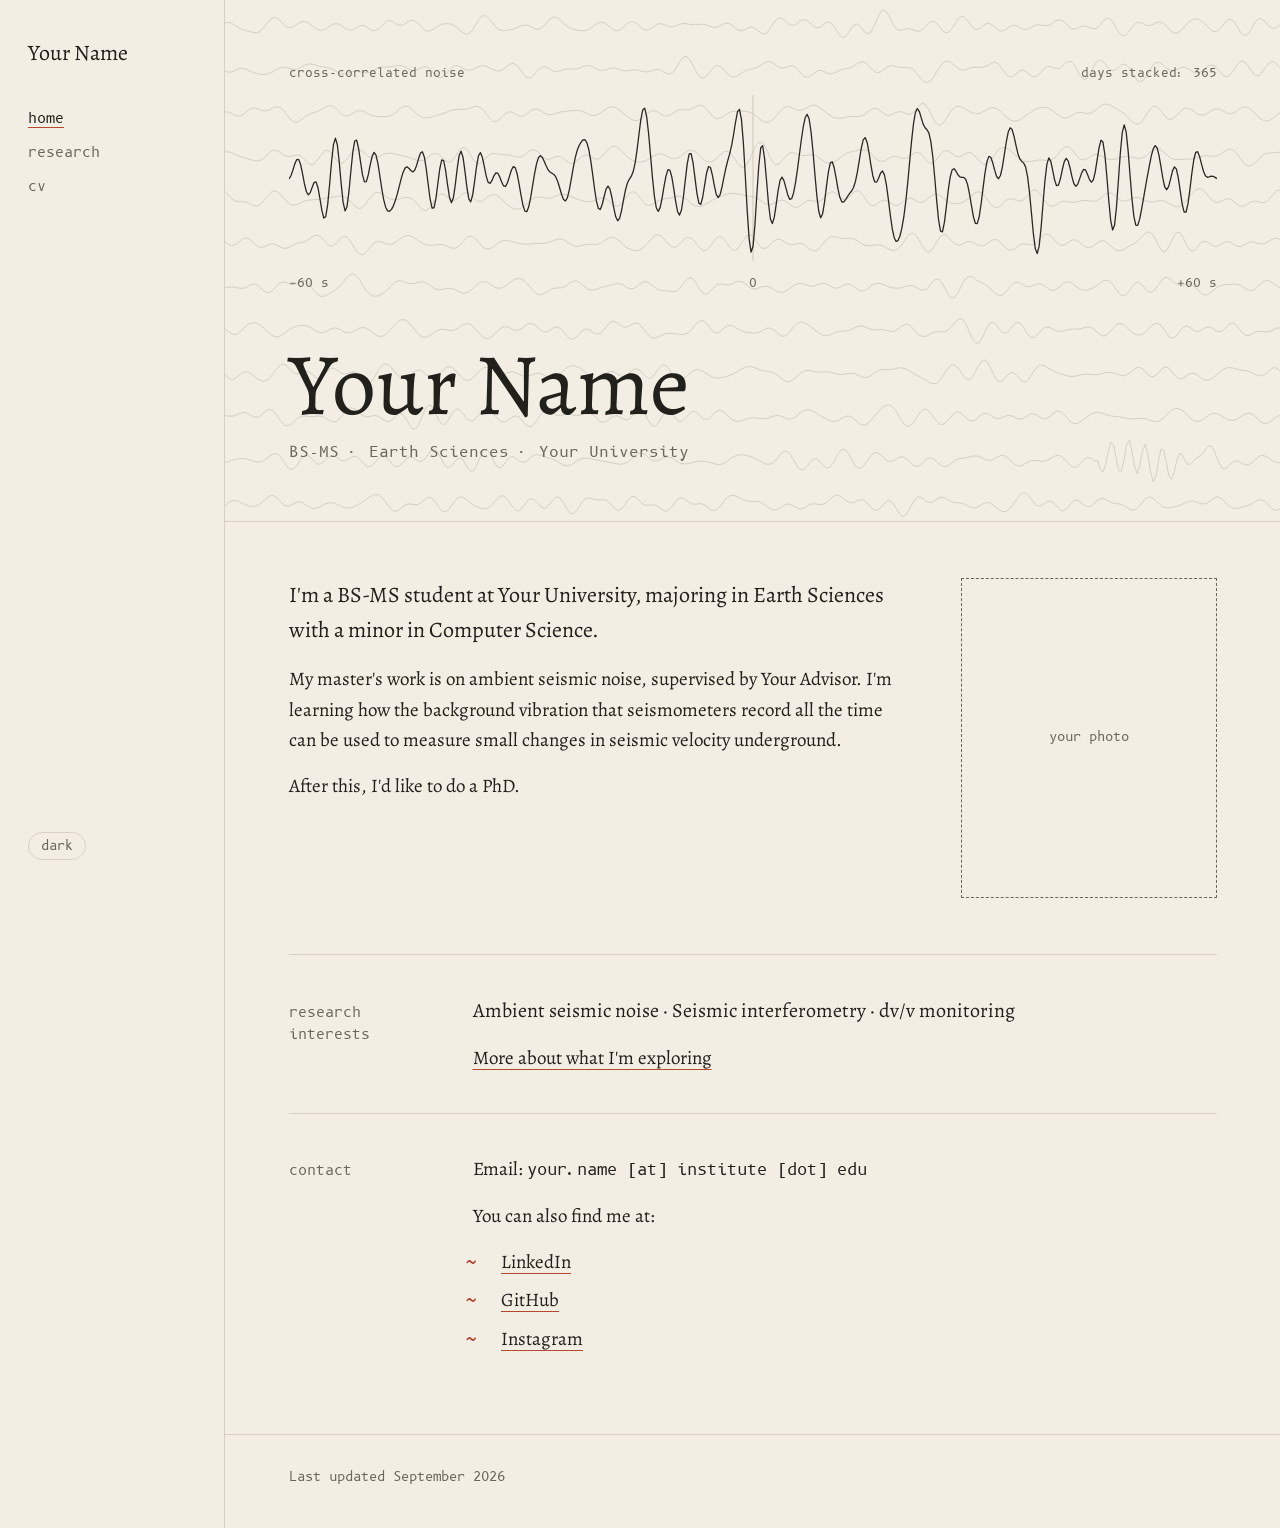
==== index.html @ 2a9a156f "Sidebar nav, light/dark switch, contact on home, shorter research page - Fixed left sidebar with nam" ====
<!doctype html>
<html lang="en">
<head>
<meta charset="utf-8">
<meta name="viewport" content="width=device-width, initial-scale=1">
<title>Your Name</title>
<meta name="description" content="Your Name, BS-MS student in Earth Sciences interested in ambient seismic noise and dv/v monitoring.">
<meta name="color-scheme" content="dark light">
<meta name="theme-color" content="#151411" media="(prefers-color-scheme: dark)">
<meta name="theme-color" content="#f3eee4" media="(prefers-color-scheme: light)">
<link rel="icon" href="favicon.svg" type="image/svg+xml">
<link rel="preconnect" href="https://fonts.googleapis.com">
<link rel="preconnect" href="https://fonts.gstatic.com" crossorigin>
<link rel="stylesheet" href="https://fonts.googleapis.com/css2?family=Alegreya:ital,wght@0,400;0,500;1,400&family=B612+Mono&display=swap">
<link rel="stylesheet" href="style.css">
<script src="theme.js"></script>
</head>
<body>

<header class="sidebar">
  <a class="brand" href="./">Your Name</a>
  <nav>
    <a href="./" aria-current="page">home</a>
    <a href="research.html">research</a>
    <a href="cv.html">cv</a>
  </nav>
  <button class="theme-toggle" type="button">light</button>
</header>

<div class="content">
<div class="hero">
  <div class="wrap">
    <figure class="trace">
      <figcaption>
        <span>cross-correlated noise</span>
        <span>days stacked: <span class="days"></span></span>
      </figcaption>
      <object data="trace.svg" type="image/svg+xml" role="img" aria-label="A noise cross-correlation between two stations. It starts as random noise and two clear wave arrivals appear as more days are stacked."></object>
      <div class="axis">
        <span>−60 s</span>
        <span>0</span>
        <span>+60 s</span>
      </div>
    </figure>
    <h1>Your Name</h1>
    <p class="role">BS-MS · Earth Sciences · Your University</p>
  </div>
</div>

<main class="wrap">

  <div class="intro">
    <div>
      <p class="lead">I'm a BS-MS student at Your University, majoring in Earth Sciences with a minor in Computer Science.</p>
      <p>My master's work is on ambient seismic noise, supervised by Your Advisor. I'm learning how the background vibration that seismometers record all the time can be used to measure small changes in seismic velocity underground.</p>
      <p>After this, I'd like to do a PhD.</p>
    </div>
    <div class="photo-frame">your photo</div>
  </div>

  <section>
    <h2>research interests</h2>
    <div>
      <p class="keywords">Ambient seismic noise · Seismic interferometry · dv/v monitoring</p>
      <p><a href="research.html">More about what I'm exploring</a></p>
    </div>
  </section>

  <section>
    <h2>contact</h2>
    <div>
      <p>Email: <span class="email">your.name [at] institute [dot] edu</span></p>
      <p>You can also find me at:</p>
      <ul>
        <li><a href="https://www.linkedin.com/in/your-handle/">LinkedIn</a></li>
        <li><a href="https://github.com/FatNeutron">GitHub</a></li>
        <li><a href="https://www.instagram.com/your-handle/">Instagram</a></li>
      </ul>
    </div>
  </section>

</main>

<footer>
  <div class="wrap">
    <p>Last updated September 2026</p>
  </div>
</footer>

</div>

</body>
</html>
---- style.css ----
:root {
  color-scheme: dark;
  --background: #151411;
  --panel: #1a1815;
  --text: #e4ded1;
  --muted: #8d877a;
  --line: #2b2924;
  --accent: #cf6a50;
  --serif: "Alegreya", Georgia, serif;
  --mono: "B612 Mono", ui-monospace, monospace;
  --sidebar-width: 14rem;
  --page-width: 64rem;
}

@media (prefers-color-scheme: light) {
  :root {
    color-scheme: light;
    --background: #f3eee4;
    --panel: #ebe5d8;
    --text: #22201b;
    --muted: #6b665c;
    --line: #d8d1c3;
    --accent: #b4492f;
  }
}

:root[data-theme="dark"] {
  color-scheme: dark;
  --background: #151411;
  --panel: #1a1815;
  --text: #e4ded1;
  --muted: #8d877a;
  --line: #2b2924;
  --accent: #cf6a50;
}

:root[data-theme="light"] {
  color-scheme: light;
  --background: #f3eee4;
  --panel: #ebe5d8;
  --text: #22201b;
  --muted: #6b665c;
  --line: #d8d1c3;
  --accent: #b4492f;
}

@property --days {
  syntax: "<integer>";
  inherits: false;
  initial-value: 365;
}

* {
  box-sizing: border-box;
}

body {
  display: grid;
  grid-template-columns: var(--sidebar-width) minmax(0, 1fr);
  min-height: 100vh;
  margin: 0;
  background: var(--background);
  color: var(--text);
  font-family: var(--serif);
  font-size: 1.1875rem;
  line-height: 1.6;
  font-variant-numeric: lining-nums;
}

img {
  display: block;
  max-width: 100%;
  height: auto;
}

::selection {
  background: var(--accent);
  color: var(--background);
}

a {
  color: inherit;
  text-decoration-line: underline;
  text-decoration-color: var(--accent);
  text-decoration-thickness: 1px;
  text-underline-offset: 0.25em;
}

a:hover {
  text-decoration-style: wavy;
}

a:focus-visible,
button:focus-visible {
  outline: 1px solid var(--accent);
  outline-offset: 3px;
}

.sidebar {
  position: sticky;
  top: 0;
  display: flex;
  flex-direction: column;
  gap: 2.5rem;
  height: 100vh;
  padding: 2.5rem 1.75rem;
}

.brand {
  font-size: 1.375rem;
  line-height: 1.25;
  text-decoration: none;
}

nav {
  display: flex;
  flex-direction: column;
  gap: 0.75rem;
  font-family: var(--mono);
  font-size: 0.875rem;
}

nav a {
  align-self: flex-start;
  color: var(--muted);
  text-decoration-color: transparent;
}

nav a:hover {
  color: var(--text);
  text-decoration-color: var(--accent);
}

nav a[aria-current] {
  color: var(--text);
  text-decoration-color: var(--accent);
  text-decoration-style: solid;
}

.theme-toggle {
  align-self: flex-start;
  margin-top: auto;
  padding: 0.25rem 0.75rem;
  border: 1px solid var(--line);
  border-radius: 999px;
  background: none;
  color: var(--muted);
  font-family: var(--mono);
  font-size: 0.8125rem;
  cursor: pointer;
}

.theme-toggle:hover {
  border-color: var(--muted);
  color: var(--text);
}

.content {
  display: flex;
  flex-direction: column;
  min-width: 0;
  border-left: 1px solid var(--line);
}

.wrap {
  width: 100%;
  max-width: var(--page-width);
  margin: 0 auto;
  padding: 0 3rem;
}

.hero,
.page-head {
  border-bottom: 1px solid var(--line);
  background: url("images/helicorder.svg") center / 100% 100% no-repeat;
}

.hero {
  padding: 4rem 0 3.5rem;
}

.page-head {
  padding: 5rem 0 3rem;
}

h1 {
  margin: 0 0 0.75rem;
  font-size: clamp(3rem, 7vw, 5.5rem);
  font-weight: 400;
  line-height: 1;
}

.hero h1 {
  margin-top: 3rem;
}

.role {
  margin: 0;
  color: var(--muted);
  font-family: var(--mono);
  font-size: 0.9375rem;
}

.trace {
  margin: 0;
}

.trace object {
  display: block;
  width: 100%;
  height: clamp(90px, 13vw, 170px);
}

.trace figcaption,
.axis {
  display: flex;
  justify-content: space-between;
  color: var(--muted);
  font-family: var(--mono);
  font-size: 0.75rem;
}

.trace figcaption {
  margin-bottom: 0.75rem;
}

.axis {
  margin-top: 0.75rem;
}

.days {
  --days: 365;
  display: inline-block;
  min-width: 3ch;
  text-align: right;
  counter-reset: days var(--days);
  animation: stack 5s cubic-bezier(0.55, 0.055, 0.675, 0.19) 0.4s backwards;
}

.days::after {
  content: counter(days);
}

@keyframes stack {
  from {
    --days: 1;
  }
  to {
    --days: 365;
  }
}

main {
  flex: 1;
}

.intro {
  display: grid;
  grid-template-columns: minmax(0, 1fr) 16rem;
  gap: 3.5rem;
  align-items: start;
  padding: 3.5rem 0;
}

.lead {
  font-size: 1.375rem;
}

.intro p {
  margin: 0 0 1rem;
}

.photo-frame {
  display: grid;
  place-items: center;
  aspect-ratio: 4 / 5;
  border: 1px dashed var(--muted);
  color: var(--muted);
  font-family: var(--mono);
  font-size: 0.8125rem;
}

.portrait {
  margin: 0;
}

.portrait img {
  width: 100%;
  aspect-ratio: 4 / 5;
  object-fit: cover;
}

.portrait figcaption {
  margin-top: 0.75rem;
  color: var(--muted);
  font-family: var(--mono);
  font-size: 0.75rem;
}

section {
  display: grid;
  grid-template-columns: 9rem minmax(0, 1fr);
  column-gap: 2.5rem;
  align-items: baseline;
  padding: 2.5rem 0;
  border-top: 1px solid var(--line);
}

h2 {
  margin: 0;
  color: var(--muted);
  font-family: var(--mono);
  font-size: 0.875rem;
  font-weight: 400;
}

section p {
  max-width: 42rem;
  margin: 0 0 1rem;
}

section div > :last-child {
  margin-bottom: 0;
}

strong {
  font-weight: 500;
}

ul {
  margin: 0 0 1rem;
  padding-left: 1.5em;
  list-style-type: "~  ";
}

li {
  max-width: 40rem;
  margin-bottom: 0.5rem;
}

li::marker {
  color: var(--accent);
  font-family: var(--mono);
}

.keywords {
  font-size: 1.25rem;
}

.email {
  font-family: var(--mono);
  font-size: 1rem;
}

.pdf {
  display: block;
  width: 100%;
  height: 90vh;
  margin: 3rem 0;
  border: 1px solid var(--line);
}

.pdf p {
  padding: 1.5rem;
}

.gap {
  height: 1px;
  margin: 2.5rem 0 0;
  background: linear-gradient(to right, var(--muted) 40%, transparent 40% 62%, var(--muted) 62%);
}

footer {
  margin-top: 2rem;
  padding: 2rem 0 2.5rem;
  border-top: 1px solid var(--line);
  color: var(--muted);
  font-family: var(--mono);
  font-size: 0.8125rem;
}

footer p {
  margin: 0;
}

@media (max-width: 60rem) {
  .intro {
    grid-template-columns: 1fr;
  }

  .portrait,
  .photo-frame {
    max-width: 16rem;
  }
}

@media (max-width: 50rem) {
  body {
    display: block;
    font-size: 1.125rem;
  }

  .sidebar {
    z-index: 1;
    flex-direction: row;
    flex-wrap: wrap;
    align-items: center;
    gap: 0.5rem 1.25rem;
    height: auto;
    padding: 0.75rem 1rem;
    border-bottom: 1px solid var(--line);
    background: var(--background);
  }

  .brand {
    margin-right: auto;
    font-size: 1.125rem;
  }

  nav {
    flex-direction: row;
    gap: 1rem;
  }

  .theme-toggle {
    align-self: center;
    margin-top: 0;
  }

  .content {
    border-left: none;
  }

  .wrap {
    padding: 0 1rem;
  }

  .hero,
  .page-head {
    padding: 2.5rem 0 2rem;
  }

  .hero h1 {
    margin-top: 2rem;
  }

  .intro {
    gap: 2.5rem;
    padding: 2.5rem 0;
  }

  .lead {
    font-size: 1.25rem;
  }

  section {
    grid-template-columns: 1fr;
    row-gap: 1rem;
    padding: 2rem 0;
  }
}

@media (prefers-reduced-motion: reduce) {
  .days {
    animation: none;
  }
}
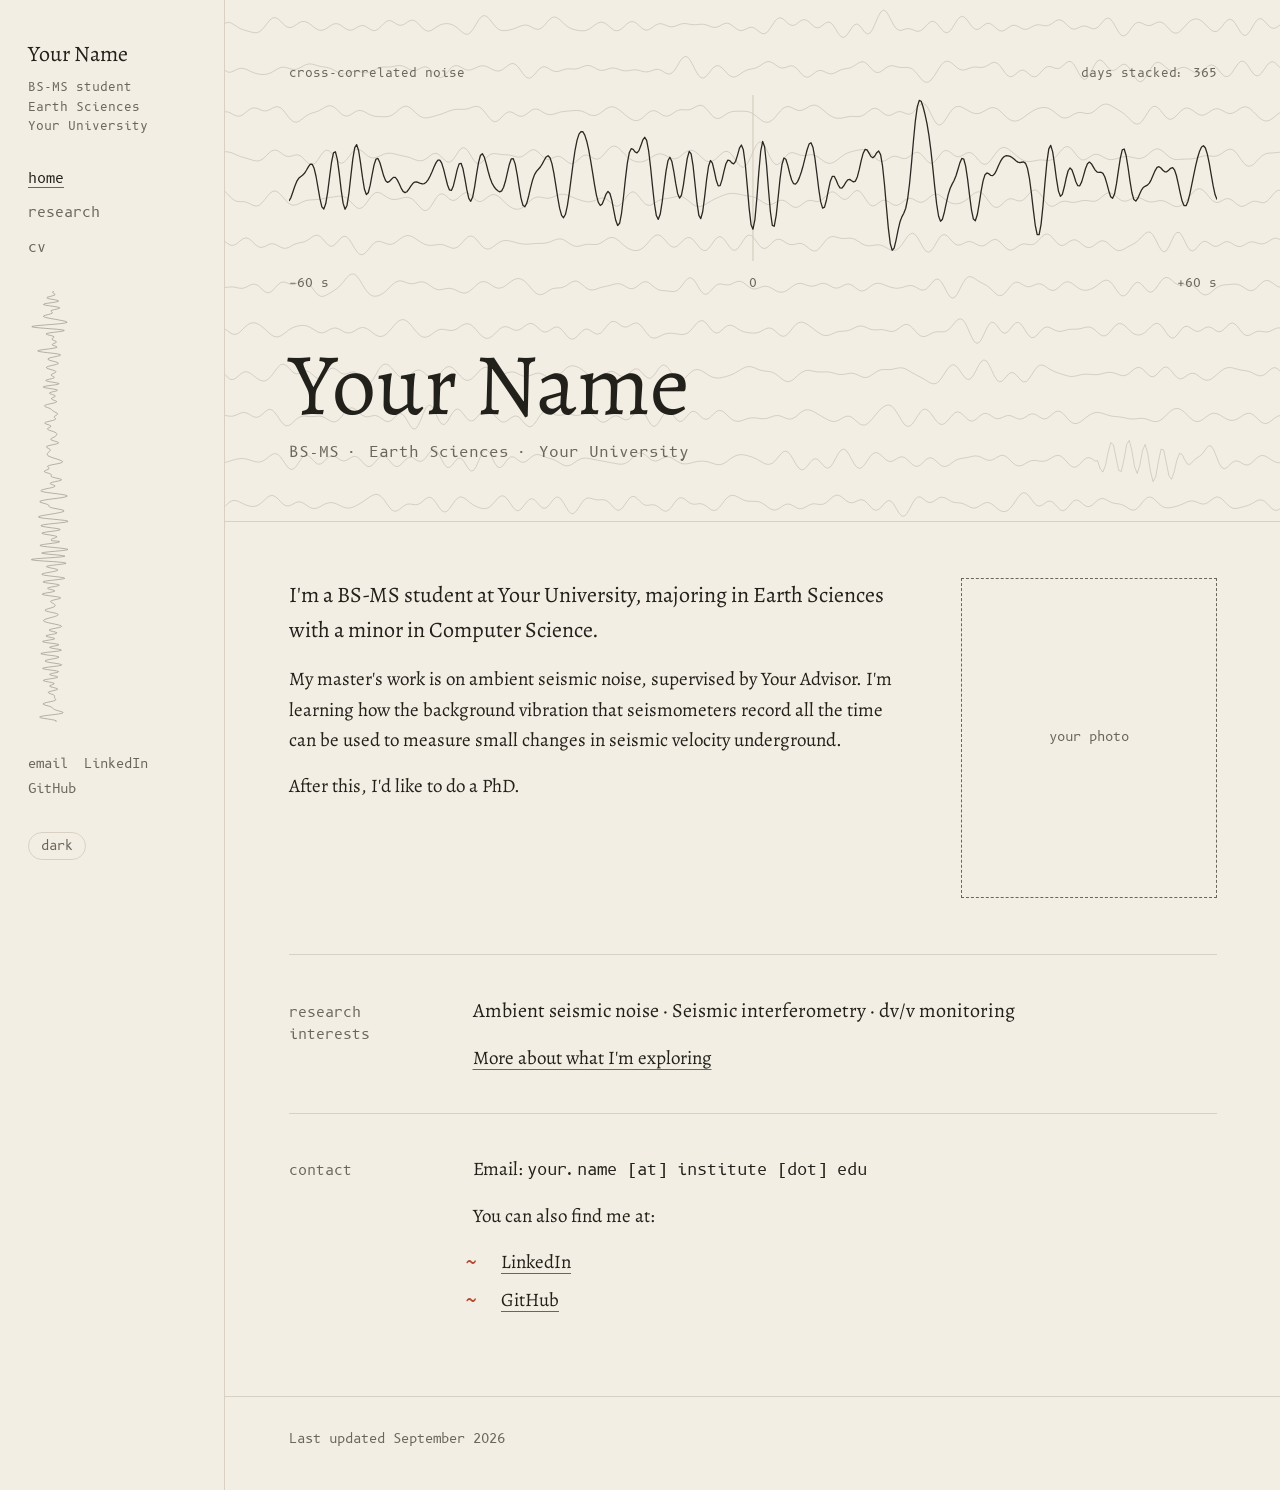
==== commit de7d3e85: "Fill the sidebar: role lines, vertical trace strip, contact links; drop Instagram Co-Authored-By: Cl" ====
--- a/index.html
+++ b/index.html
@@ -18,12 +18,21 @@
 <body>
 
 <header class="sidebar">
-  <a class="brand" href="./">Your Name</a>
+  <div>
+    <a class="brand" href="./">Your Name</a>
+    <p class="about">BS-MS student<br>Earth Sciences<br>Your University</p>
+  </div>
   <nav>
     <a href="./" aria-current="page">home</a>
     <a href="research.html">research</a>
     <a href="cv.html">cv</a>
   </nav>
+  <div class="strip" aria-hidden="true"></div>
+  <p class="elsewhere">
+    <a href="./#contact">email</a>
+    <a href="https://www.linkedin.com/in/your-handle/">LinkedIn</a>
+    <a href="https://github.com/FatNeutron">GitHub</a>
+  </p>
   <button class="theme-toggle" type="button">light</button>
 </header>
 
@@ -66,7 +75,7 @@
     </div>
   </section>
 
-  <section>
+  <section id="contact">
     <h2>contact</h2>
     <div>
       <p>Email: <span class="email">your.name [at] institute [dot] edu</span></p>
@@ -74,7 +83,6 @@
       <ul>
         <li><a href="https://www.linkedin.com/in/your-handle/">LinkedIn</a></li>
         <li><a href="https://github.com/FatNeutron">GitHub</a></li>
-        <li><a href="https://www.instagram.com/your-handle/">Instagram</a></li>
       </ul>
     </div>
   </section>
--- a/style.css
+++ b/style.css
@@ -101,7 +101,7 @@
   top: 0;
   display: flex;
   flex-direction: column;
-  gap: 2.5rem;
+  gap: 2rem;
   height: 100vh;
   padding: 2.5rem 1.75rem;
 }
@@ -137,9 +137,41 @@
   text-decoration-style: solid;
 }
 
+.about {
+  margin: 0.5rem 0 0;
+  color: var(--muted);
+  font-family: var(--mono);
+  font-size: 0.75rem;
+  line-height: 1.6;
+}
+
+.strip {
+  flex: 1;
+  min-height: 4rem;
+  background: url("images/strip.svg") left center / 3rem 100% no-repeat;
+}
+
+.elsewhere {
+  display: flex;
+  flex-wrap: wrap;
+  gap: 0.25rem 1rem;
+  margin: 0;
+  font-family: var(--mono);
+  font-size: 0.8125rem;
+}
+
+.elsewhere a {
+  color: var(--muted);
+  text-decoration-color: transparent;
+}
+
+.elsewhere a:hover {
+  color: var(--text);
+  text-decoration-color: var(--accent);
+}
+
 .theme-toggle {
   align-self: flex-start;
-  margin-top: auto;
   padding: 0.25rem 0.75rem;
   border: 1px solid var(--line);
   border-radius: 999px;
@@ -422,9 +454,18 @@
     gap: 1rem;
   }
 
+  .sidebar > div {
+    margin-right: auto;
+  }
+
+  .about,
+  .strip,
+  .elsewhere {
+    display: none;
+  }
+
   .theme-toggle {
     align-self: center;
-    margin-top: 0;
   }
 
   .content {
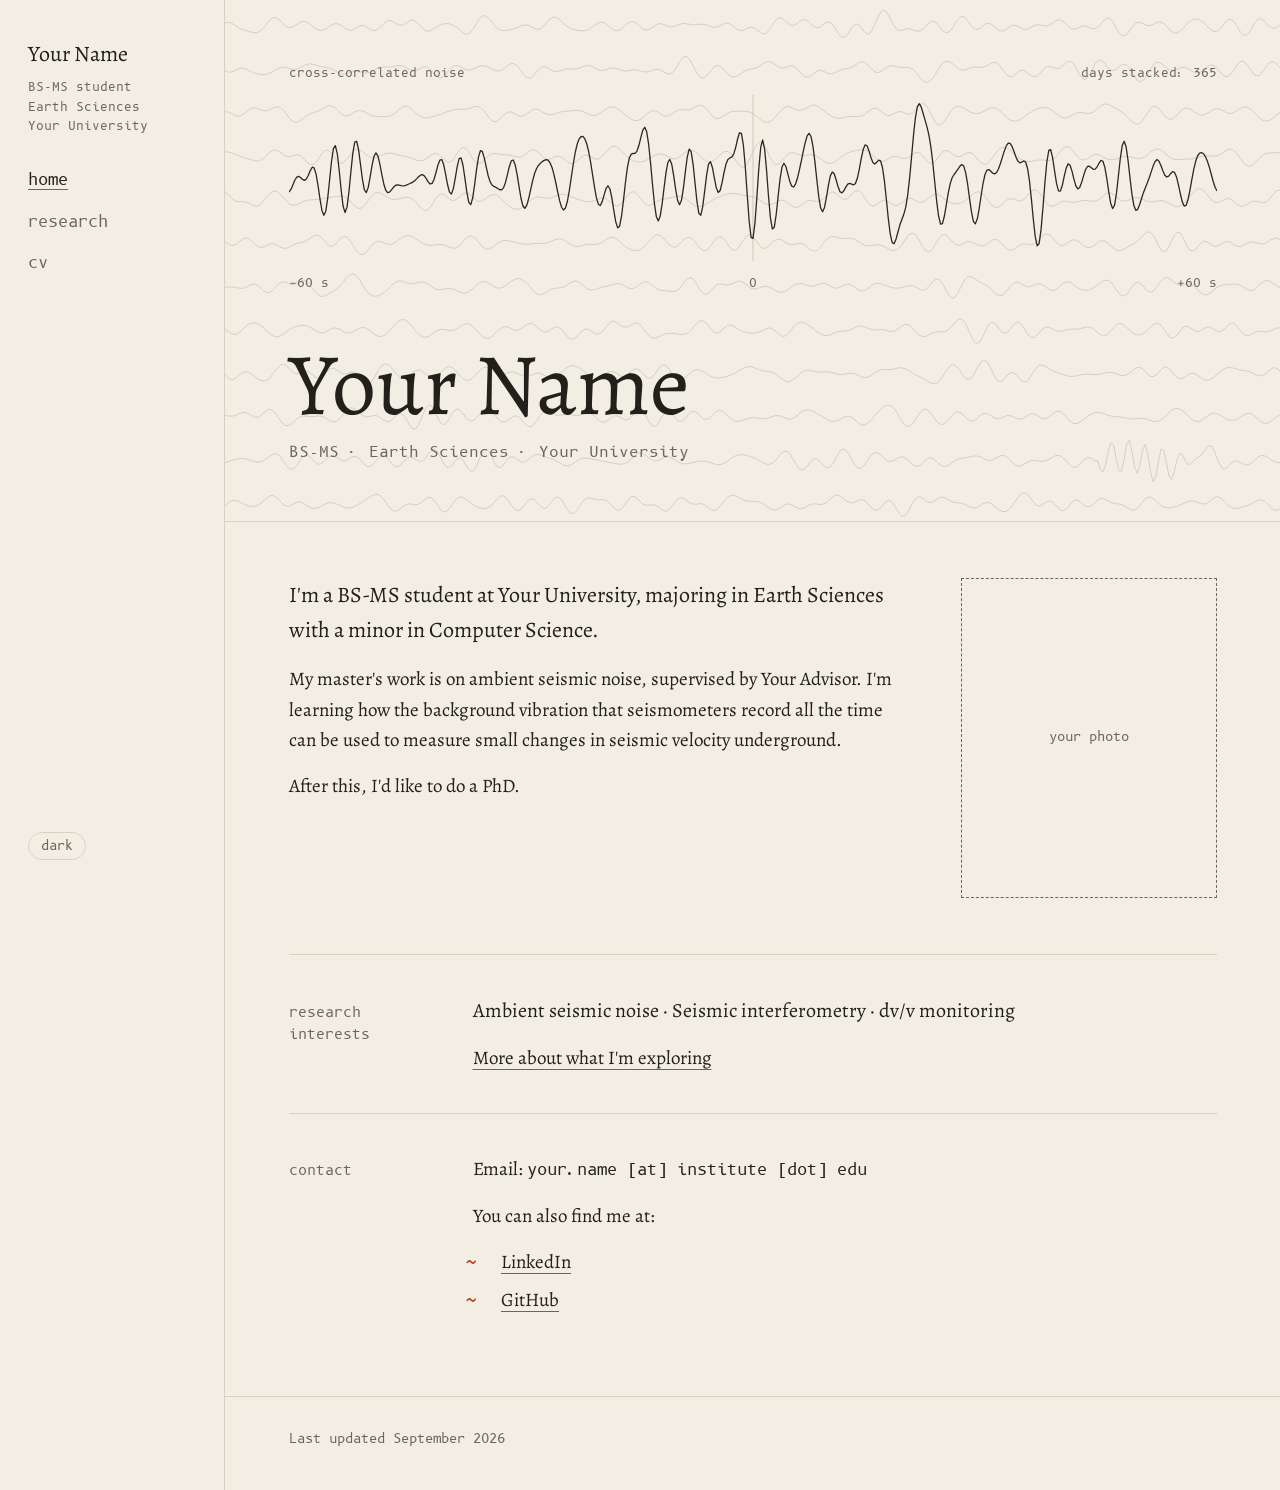
==== commit d018b35f: "Simplify sidebar: drop vertical trace and contact links, larger page links Co-Authored-By: Claude Op" ====
--- a/index.html
+++ b/index.html
@@ -27,12 +27,6 @@
     <a href="research.html">research</a>
     <a href="cv.html">cv</a>
   </nav>
-  <div class="strip" aria-hidden="true"></div>
-  <p class="elsewhere">
-    <a href="./#contact">email</a>
-    <a href="https://www.linkedin.com/in/your-handle/">LinkedIn</a>
-    <a href="https://github.com/FatNeutron">GitHub</a>
-  </p>
   <button class="theme-toggle" type="button">light</button>
 </header>
 
--- a/style.css
+++ b/style.css
@@ -115,9 +115,9 @@
 nav {
   display: flex;
   flex-direction: column;
-  gap: 0.75rem;
-  font-family: var(--mono);
-  font-size: 0.875rem;
+  gap: 1rem;
+  font-family: var(--mono);
+  font-size: 1rem;
 }
 
 nav a {
@@ -145,33 +145,9 @@
   line-height: 1.6;
 }
 
-.strip {
-  flex: 1;
-  min-height: 4rem;
-  background: url("images/strip.svg") left center / 3rem 100% no-repeat;
-}
-
-.elsewhere {
-  display: flex;
-  flex-wrap: wrap;
-  gap: 0.25rem 1rem;
-  margin: 0;
-  font-family: var(--mono);
-  font-size: 0.8125rem;
-}
-
-.elsewhere a {
-  color: var(--muted);
-  text-decoration-color: transparent;
-}
-
-.elsewhere a:hover {
-  color: var(--text);
-  text-decoration-color: var(--accent);
-}
-
 .theme-toggle {
   align-self: flex-start;
+  margin-top: auto;
   padding: 0.25rem 0.75rem;
   border: 1px solid var(--line);
   border-radius: 999px;
@@ -452,20 +428,20 @@
   nav {
     flex-direction: row;
     gap: 1rem;
+    font-size: 0.875rem;
   }
 
   .sidebar > div {
     margin-right: auto;
   }
 
-  .about,
-  .strip,
-  .elsewhere {
+  .about {
     display: none;
   }
 
   .theme-toggle {
     align-self: center;
+    margin-top: 0;
   }
 
   .content {
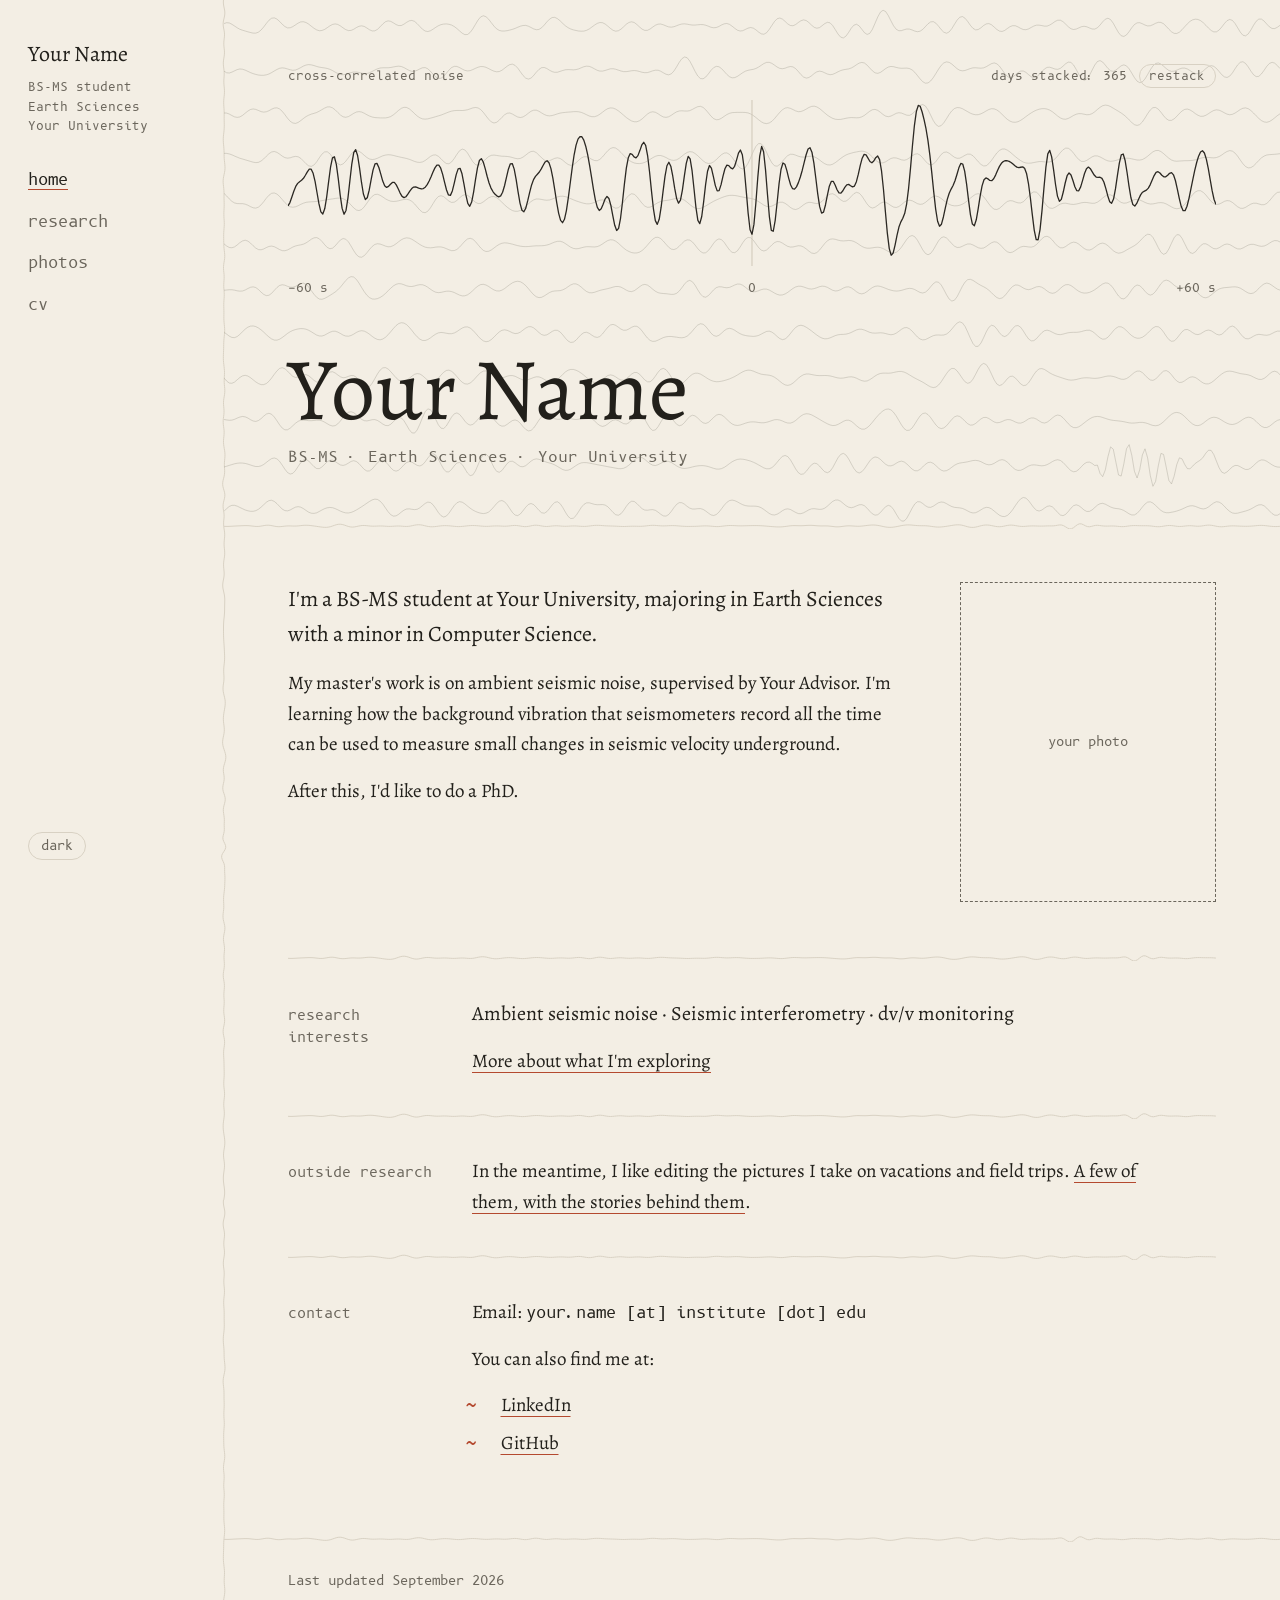
==== commit 1335071b: "Add photos page, restack button and faint noisy dividers - Photos page with five photo-and-story slo" ====
--- a/index.html
+++ b/index.html
@@ -14,6 +14,7 @@
 <link rel="stylesheet" href="https://fonts.googleapis.com/css2?family=Alegreya:ital,wght@0,400;0,500;1,400&family=B612+Mono&display=swap">
 <link rel="stylesheet" href="style.css">
 <script src="theme.js"></script>
+<script src="restack.js" defer></script>
 </head>
 <body>
 
@@ -25,6 +26,7 @@
   <nav>
     <a href="./" aria-current="page">home</a>
     <a href="research.html">research</a>
+    <a href="photos.html">photos</a>
     <a href="cv.html">cv</a>
   </nav>
   <button class="theme-toggle" type="button">light</button>
@@ -36,7 +38,7 @@
     <figure class="trace">
       <figcaption>
         <span>cross-correlated noise</span>
-        <span>days stacked: <span class="days"></span></span>
+        <span>days stacked: <span class="days"></span><button class="restack" type="button">restack</button></span>
       </figcaption>
       <object data="trace.svg" type="image/svg+xml" role="img" aria-label="A noise cross-correlation between two stations. It starts as random noise and two clear wave arrivals appear as more days are stacked."></object>
       <div class="axis">
@@ -69,6 +71,13 @@
     </div>
   </section>
 
+  <section>
+    <h2>outside research</h2>
+    <div>
+      <p>In the meantime, I like editing the pictures I take on vacations and field trips. <a href="photos.html">A few of them, with the stories behind them</a>.</p>
+    </div>
+  </section>
+
   <section id="contact">
     <h2>contact</h2>
     <div>
--- a/style.css
+++ b/style.css
@@ -166,8 +166,44 @@
 .content {
   display: flex;
   flex-direction: column;
+  position: relative;
   min-width: 0;
-  border-left: 1px solid var(--line);
+}
+
+.hero::after,
+.page-head::after,
+section::before,
+.photo::before,
+footer::before {
+  content: "";
+  position: absolute;
+  right: 0;
+  left: 0;
+  height: 6px;
+  background: var(--line);
+  mask: url("images/rule.svg") 0 0 / 1200px 6px repeat-x;
+}
+
+.hero::after,
+.page-head::after {
+  bottom: -3px;
+}
+
+section::before,
+.photo::before,
+footer::before {
+  top: -3px;
+}
+
+.content::before {
+  content: "";
+  position: absolute;
+  top: 0;
+  bottom: 0;
+  left: -3px;
+  width: 6px;
+  background: var(--line);
+  mask: url("images/rule-vertical.svg") 0 0 / 6px 1200px repeat-y;
 }
 
 .wrap {
@@ -179,7 +215,7 @@
 
 .hero,
 .page-head {
-  border-bottom: 1px solid var(--line);
+  position: relative;
   background: url("images/helicorder.svg") center / 100% 100% no-repeat;
 }
 
@@ -229,7 +265,24 @@
 }
 
 .trace figcaption {
+  align-items: baseline;
   margin-bottom: 0.75rem;
+}
+
+.restack {
+  margin-left: 0.75rem;
+  padding: 0.1rem 0.6rem;
+  border: 1px solid var(--line);
+  border-radius: 999px;
+  background: none;
+  color: var(--muted);
+  font: inherit;
+  cursor: pointer;
+}
+
+.restack:hover {
+  border-color: var(--muted);
+  color: var(--text);
 }
 
 .axis {
@@ -310,8 +363,8 @@
   grid-template-columns: 9rem minmax(0, 1fr);
   column-gap: 2.5rem;
   align-items: baseline;
+  position: relative;
   padding: 2.5rem 0;
-  border-top: 1px solid var(--line);
 }
 
 h2 {
@@ -378,10 +431,53 @@
   background: linear-gradient(to right, var(--muted) 40%, transparent 40% 62%, var(--muted) 62%);
 }
 
+.photo {
+  position: relative;
+  display: grid;
+  gap: 1.25rem 2.5rem;
+  padding: 3rem 0;
+}
+
+.photo.tall {
+  grid-template-columns: minmax(0, 24rem) minmax(0, 1fr);
+  align-items: end;
+}
+
+.photo img,
+.photo .photo-frame {
+  width: 100%;
+}
+
+.photo.wide .photo-frame {
+  aspect-ratio: 3 / 2;
+}
+
+.photo-text p {
+  max-width: 34rem;
+  margin: 0 0 0.5rem;
+}
+
+.photo-place {
+  color: var(--text);
+  font-family: var(--mono);
+  font-size: 0.875rem;
+}
+
+.photo-settings {
+  color: var(--muted);
+  font-family: var(--mono);
+  font-size: 0.75rem;
+}
+
+.photos-intro {
+  max-width: 42rem;
+  padding: 3rem 0 1rem;
+}
+
 footer {
   margin-top: 2rem;
+  position: relative;
   padding: 2rem 0 2.5rem;
-  border-top: 1px solid var(--line);
   color: var(--muted);
   font-family: var(--mono);
   font-size: 0.8125rem;
@@ -416,7 +512,6 @@
     gap: 0.5rem 1.25rem;
     height: auto;
     padding: 0.75rem 1rem;
-    border-bottom: 1px solid var(--line);
     background: var(--background);
   }
 
@@ -444,8 +539,19 @@
     margin-top: 0;
   }
 
-  .content {
-    border-left: none;
+  .content::before {
+    display: none;
+  }
+
+  .sidebar::after {
+    content: "";
+    position: absolute;
+    right: 0;
+    bottom: -3px;
+    left: 0;
+    height: 6px;
+    background: var(--line);
+    mask: url("images/rule.svg") 0 0 / 1200px 6px repeat-x;
   }
 
   .wrap {
@@ -468,6 +574,10 @@
 
   .lead {
     font-size: 1.25rem;
+  }
+
+  .photo.tall {
+    grid-template-columns: 1fr;
   }
 
   section {
@@ -481,4 +591,8 @@
   .days {
     animation: none;
   }
-}
+
+  .restack {
+    display: none;
+  }
+}
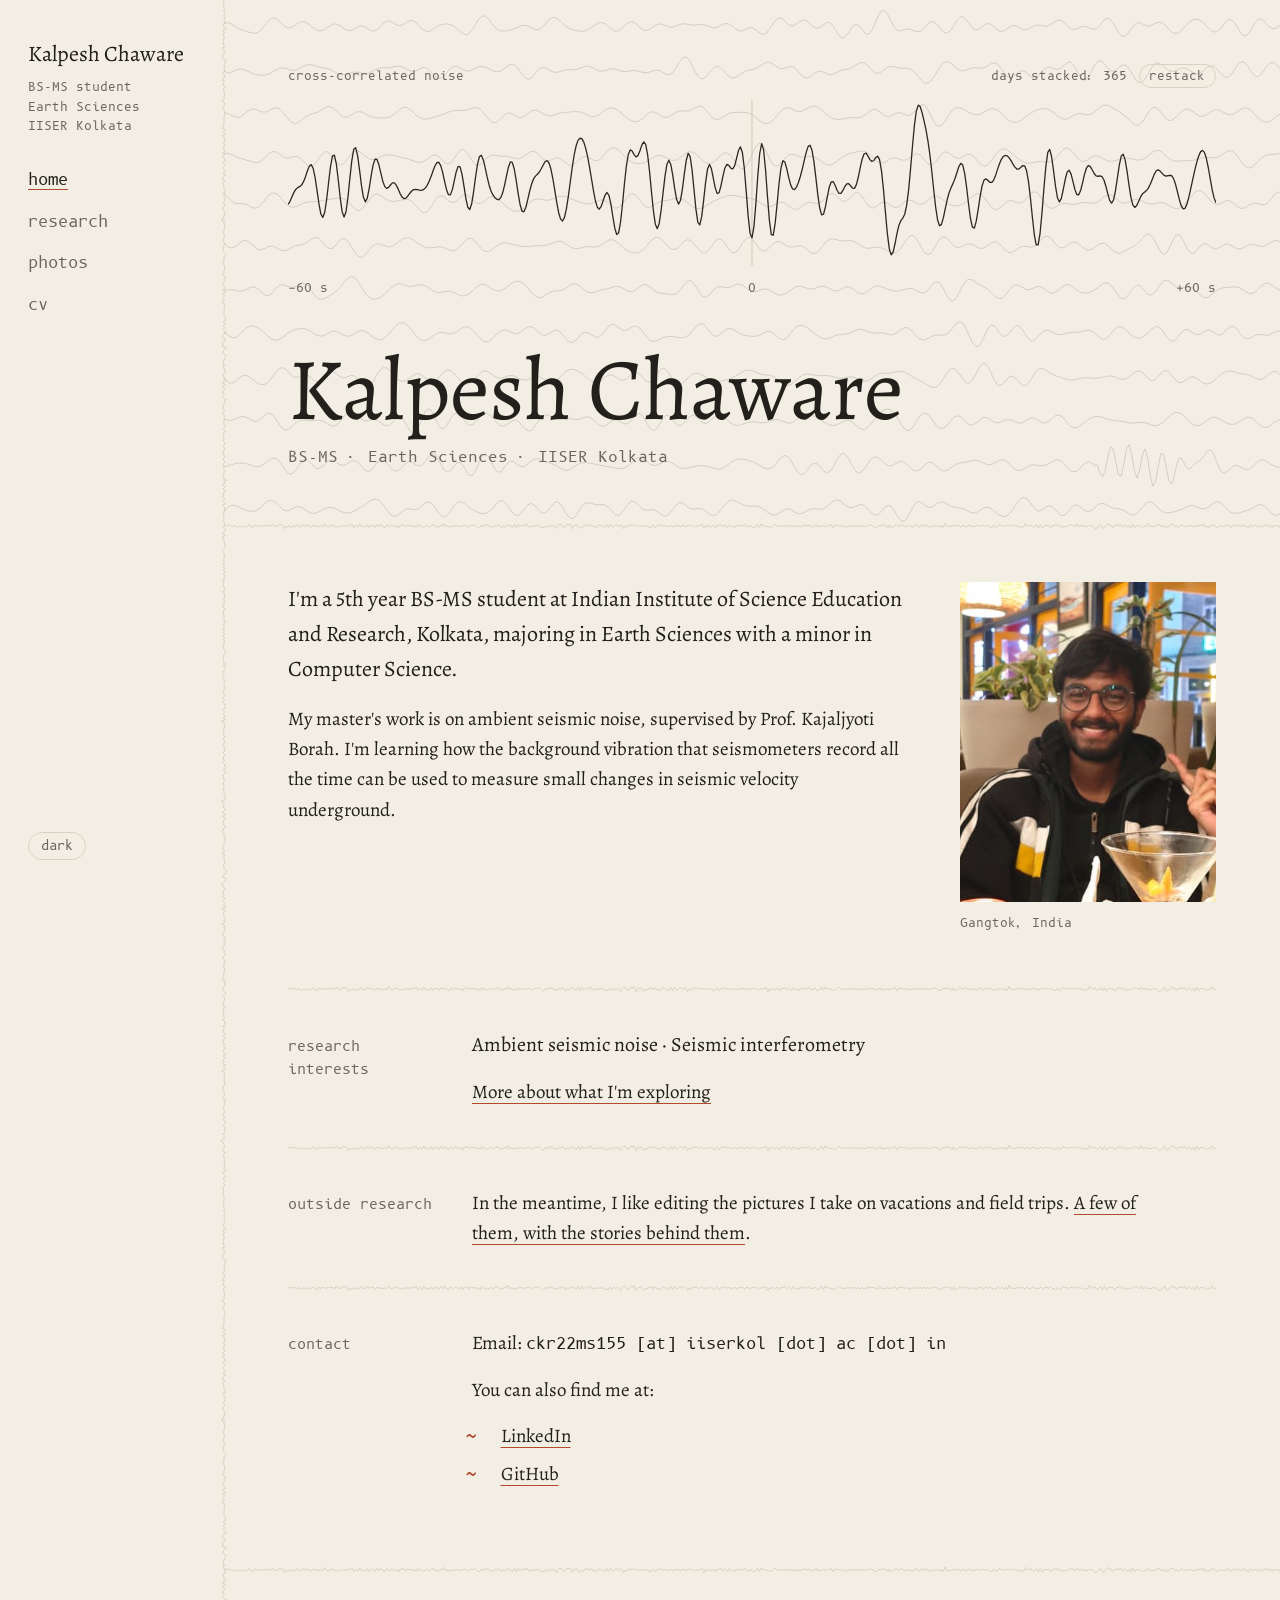
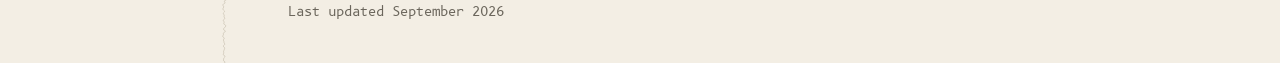
==== commit a8b92669: "Personal website" ====
--- a/index.html
+++ b/index.html
@@ -3,8 +3,8 @@
 <head>
 <meta charset="utf-8">
 <meta name="viewport" content="width=device-width, initial-scale=1">
-<title>Your Name</title>
-<meta name="description" content="Your Name, BS-MS student in Earth Sciences interested in ambient seismic noise and dv/v monitoring.">
+<title>Kalpesh Chaware</title>
+<meta name="description" content="Kalpesh Chaware, BS-MS student in Earth Sciences interested in ambient seismic noise and dv/v monitoring.">
 <meta name="color-scheme" content="dark light">
 <meta name="theme-color" content="#151411" media="(prefers-color-scheme: dark)">
 <meta name="theme-color" content="#f3eee4" media="(prefers-color-scheme: light)">
@@ -20,8 +20,8 @@
 
 <header class="sidebar">
   <div>
-    <a class="brand" href="./">Your Name</a>
-    <p class="about">BS-MS student<br>Earth Sciences<br>Your University</p>
+    <a class="brand" href="./">Kalpesh Chaware</a>
+    <p class="about">BS-MS student<br>Earth Sciences<br>IISER Kolkata</p>
   </div>
   <nav>
     <a href="./" aria-current="page">home</a>
@@ -47,8 +47,8 @@
         <span>+60 s</span>
       </div>
     </figure>
-    <h1>Your Name</h1>
-    <p class="role">BS-MS · Earth Sciences · Your University</p>
+    <h1>Kalpesh Chaware</h1>
+    <p class="role">BS-MS · Earth Sciences · IISER Kolkata</p>
   </div>
 </div>
 
@@ -56,17 +56,19 @@
 
   <div class="intro">
     <div>
-      <p class="lead">I'm a BS-MS student at Your University, majoring in Earth Sciences with a minor in Computer Science.</p>
-      <p>My master's work is on ambient seismic noise, supervised by Your Advisor. I'm learning how the background vibration that seismometers record all the time can be used to measure small changes in seismic velocity underground.</p>
-      <p>After this, I'd like to do a PhD.</p>
+      <p class="lead">I'm a 5th year BS-MS student at Indian Institute of Science Education and Research, Kolkata, majoring in Earth Sciences with a minor in Computer Science.</p>
+      <p>My master's work is on ambient seismic noise, supervised by Prof. Kajaljyoti Borah. I'm learning how the background vibration that seismometers record all the time can be used to measure small changes in seismic velocity underground.</p>
     </div>
-    <div class="photo-frame">your photo</div>
+    <figure class="portrait">
+      <img src="images/kalpesh.jpeg" alt="Photo of me">
+      <figcaption>Gangtok, India</figcaption>
+</figure>
   </div>
 
   <section>
     <h2>research interests</h2>
     <div>
-      <p class="keywords">Ambient seismic noise · Seismic interferometry · dv/v monitoring</p>
+      <p class="keywords">Ambient seismic noise · Seismic interferometry</p>
       <p><a href="research.html">More about what I'm exploring</a></p>
     </div>
   </section>
@@ -81,10 +83,10 @@
   <section id="contact">
     <h2>contact</h2>
     <div>
-      <p>Email: <span class="email">your.name [at] institute [dot] edu</span></p>
+      <p>Email: <span class="email">ckr22ms155 [at] iiserkol [dot] ac [dot] in</span></p>
       <p>You can also find me at:</p>
       <ul>
-        <li><a href="https://www.linkedin.com/in/your-handle/">LinkedIn</a></li>
+        <li><a href="https://in.linkedin.com/in/kalpesh-chaware-922b89291">LinkedIn</a></li>
         <li><a href="https://github.com/FatNeutron">GitHub</a></li>
       </ul>
     </div>
--- a/style.css
+++ b/style.css
@@ -179,20 +179,20 @@
   position: absolute;
   right: 0;
   left: 0;
-  height: 6px;
+  height: 10px;
   background: var(--line);
-  mask: url("images/rule.svg") 0 0 / 1200px 6px repeat-x;
+  mask: url("images/rule.svg") 0 0 / 1200px 10px repeat-x;
 }
 
 .hero::after,
 .page-head::after {
-  bottom: -3px;
+  bottom: -5px;
 }
 
 section::before,
 .photo::before,
 footer::before {
-  top: -3px;
+  top: -5px;
 }
 
 .content::before {
@@ -200,10 +200,10 @@
   position: absolute;
   top: 0;
   bottom: 0;
-  left: -3px;
-  width: 6px;
+  left: -5px;
+  width: 10px;
   background: var(--line);
-  mask: url("images/rule-vertical.svg") 0 0 / 6px 1200px repeat-y;
+  mask: url("images/rule-vertical.svg") 0 0 / 10px 1200px repeat-y;
 }
 
 .wrap {
@@ -547,11 +547,11 @@
     content: "";
     position: absolute;
     right: 0;
-    bottom: -3px;
+    bottom: -5px;
     left: 0;
-    height: 6px;
+    height: 10px;
     background: var(--line);
-    mask: url("images/rule.svg") 0 0 / 1200px 6px repeat-x;
+    mask: url("images/rule.svg") 0 0 / 1200px 10px repeat-x;
   }
 
   .wrap {
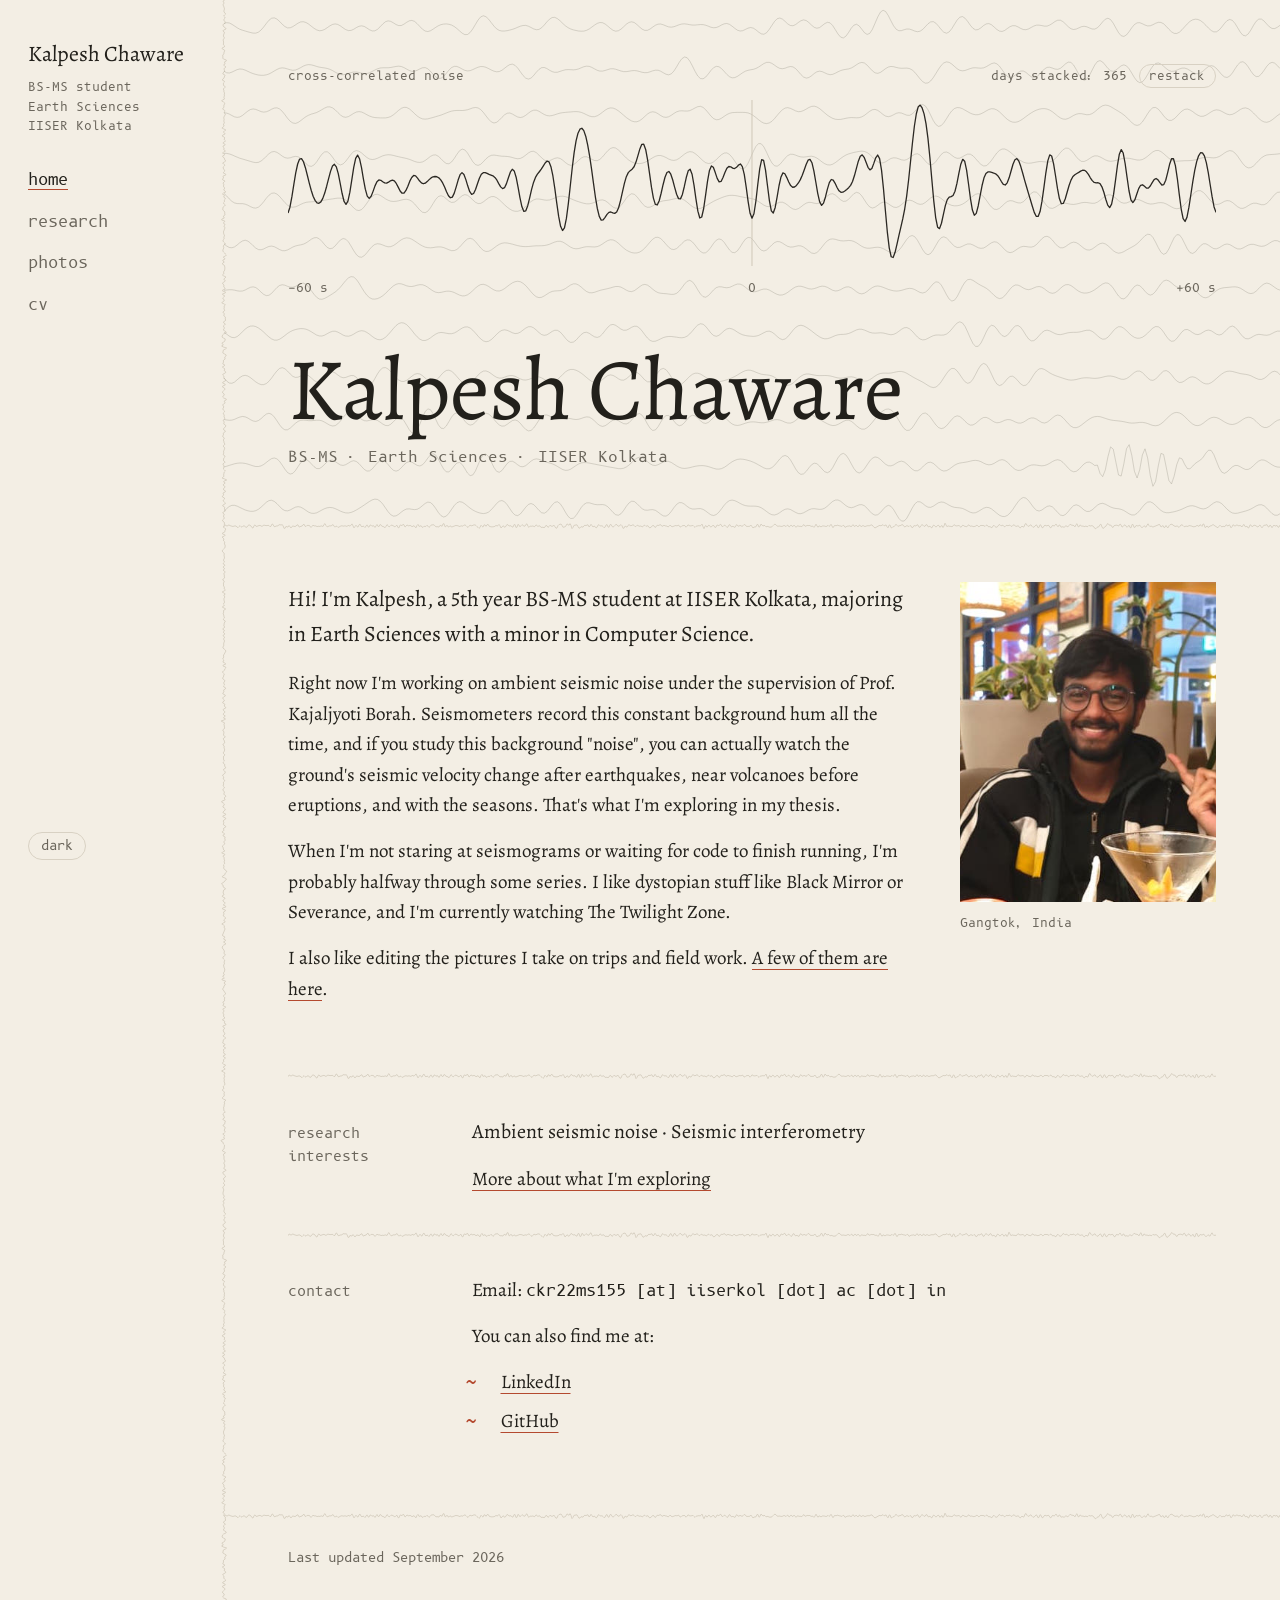
==== commit 851df479: "Update intro, research text and add Parkfield plot" ====
--- a/index.html
+++ b/index.html
@@ -56,8 +56,10 @@
 
   <div class="intro">
     <div>
-      <p class="lead">I'm a 5th year BS-MS student at Indian Institute of Science Education and Research, Kolkata, majoring in Earth Sciences with a minor in Computer Science.</p>
-      <p>My master's work is on ambient seismic noise, supervised by Prof. Kajaljyoti Borah. I'm learning how the background vibration that seismometers record all the time can be used to measure small changes in seismic velocity underground.</p>
+      <p class="lead">Hi! I'm Kalpesh, a 5th year BS-MS student at IISER Kolkata, majoring in Earth Sciences with a minor in Computer Science.</p>
+      <p>Right now I'm working on ambient seismic noise under the supervision of Prof. Kajaljyoti Borah. Seismometers record this constant background hum all the time, and if you study this background "noise", you can actually watch the ground's seismic velocity change after earthquakes, near volcanoes before eruptions, and with the seasons. That's what I'm exploring in my thesis.</p>
+      <p>When I'm not staring at seismograms or waiting for code to finish running, I'm probably halfway through some series. I like dystopian stuff like Black Mirror or Severance, and I'm currently watching The Twilight Zone.</p>
+      <p>I also like editing the pictures I take on trips and field work. <a href="photos.html">A few of them are here</a>.</p>
     </div>
     <figure class="portrait">
       <img src="images/kalpesh.jpeg" alt="Photo of me">
@@ -70,13 +72,6 @@
     <div>
       <p class="keywords">Ambient seismic noise · Seismic interferometry</p>
       <p><a href="research.html">More about what I'm exploring</a></p>
-    </div>
-  </section>
-
-  <section>
-    <h2>outside research</h2>
-    <div>
-      <p>In the meantime, I like editing the pictures I take on vacations and field trips. <a href="photos.html">A few of them, with the stories behind them</a>.</p>
     </div>
   </section>
 
--- a/style.css
+++ b/style.css
@@ -351,6 +351,24 @@
   object-fit: cover;
 }
 
+.result {
+  margin: 2rem 0 0;
+}
+
+.result img {
+  width: 100%;
+  border: 1px solid var(--line);
+}
+
+.result figcaption {
+  max-width: 42rem;
+  margin-top: 0.75rem;
+  color: var(--muted);
+  font-family: var(--mono);
+  font-size: 0.75rem;
+  line-height: 1.6;
+}
+
 .portrait figcaption {
   margin-top: 0.75rem;
   color: var(--muted);
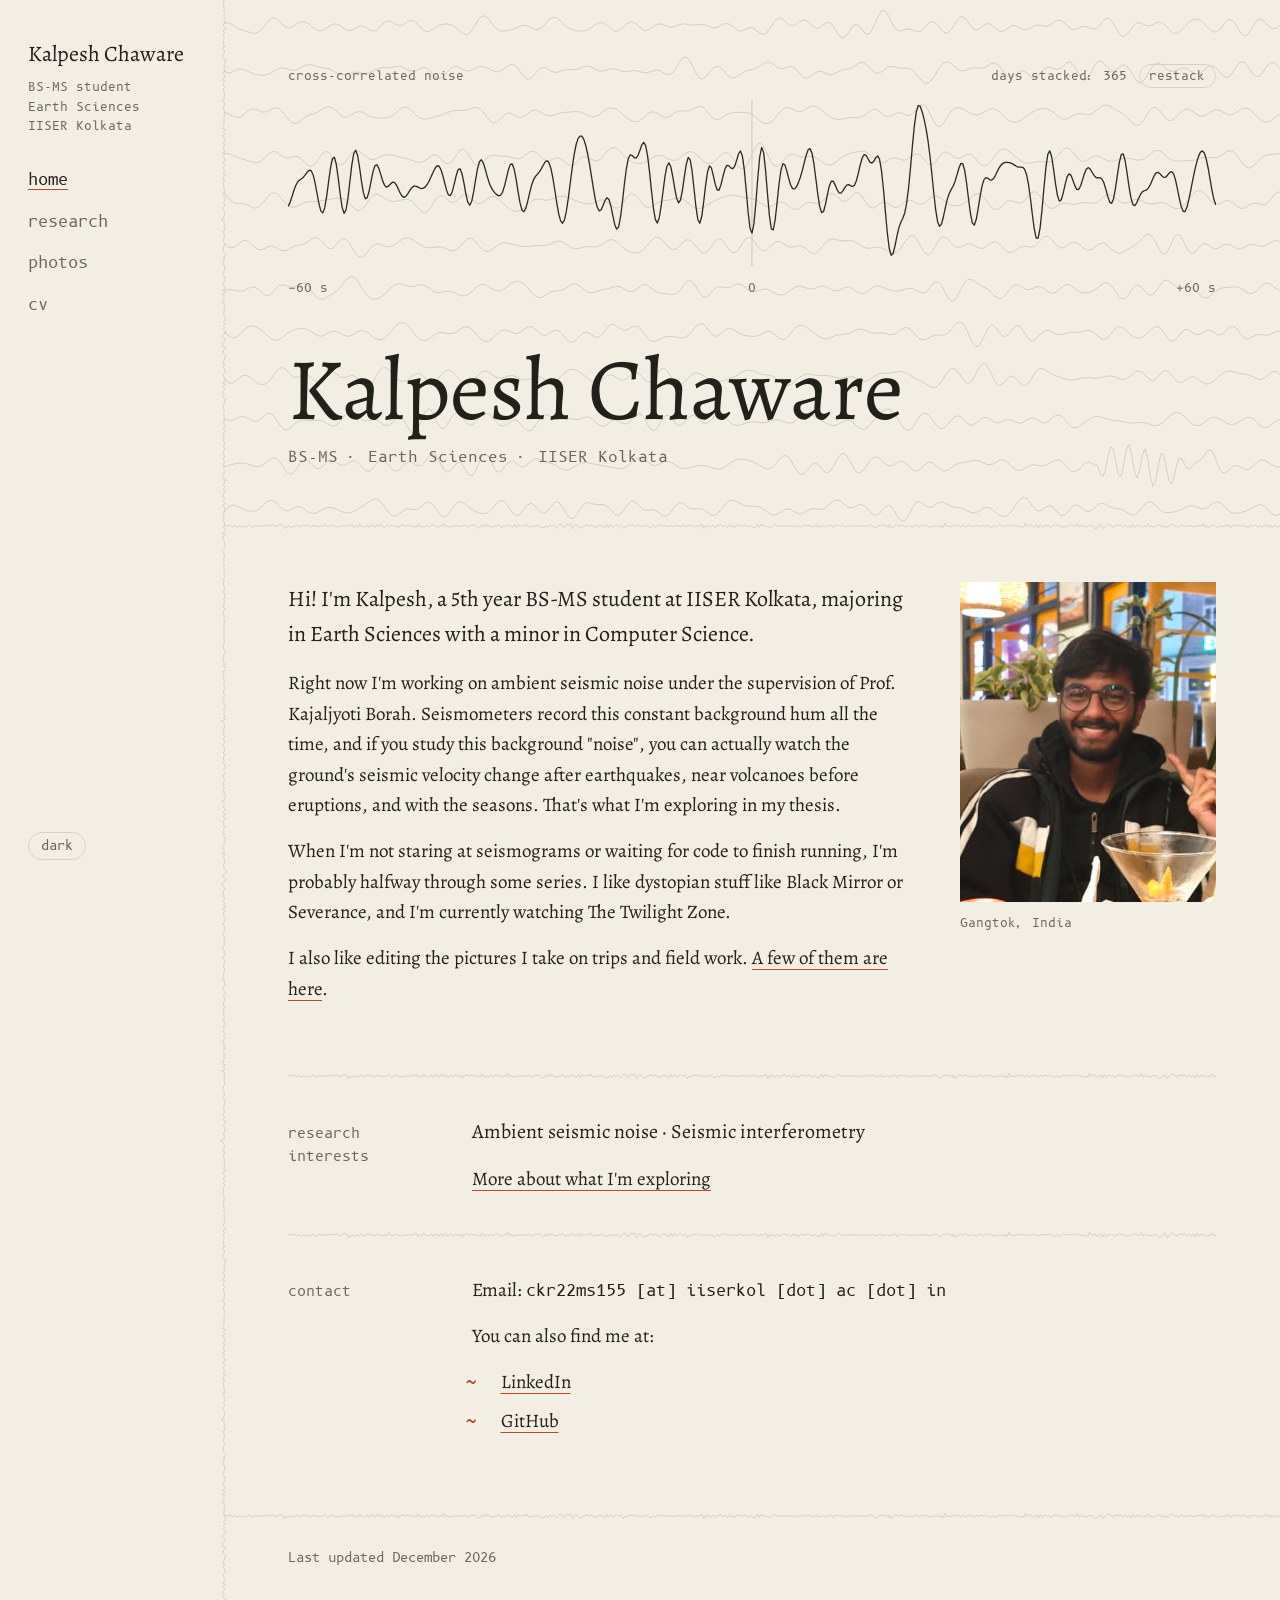
==== commit 3cab4d4f: "Fix photo sizes, automatic last-updated date" ====
--- a/index.html
+++ b/index.html
@@ -91,7 +91,7 @@
 
 <footer>
   <div class="wrap">
-    <p>Last updated September 2026</p>
+    <p class="updated">Last updated September 2026</p>
   </div>
 </footer>
 
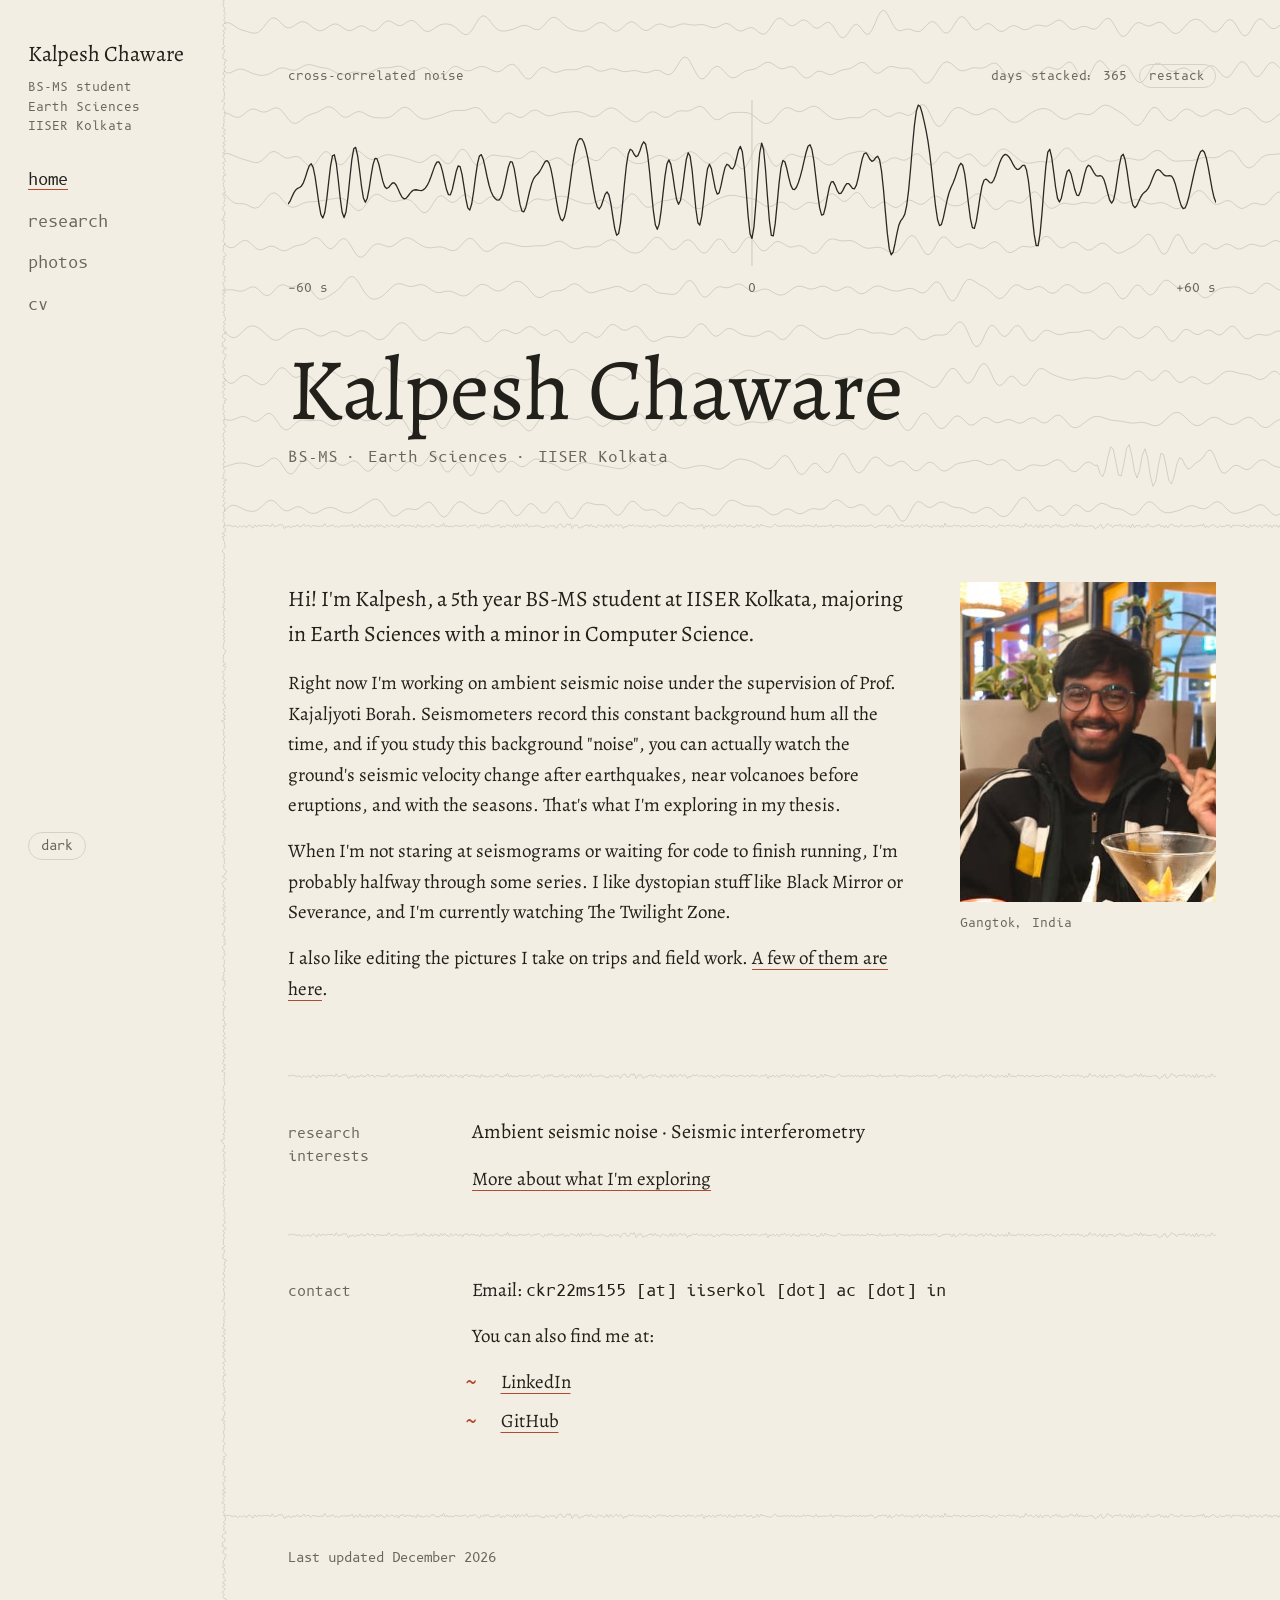
==== commit 68b8fdcc: "open links in new tab" ====
--- a/index.html
+++ b/index.html
@@ -81,8 +81,8 @@
       <p>Email: <span class="email">ckr22ms155 [at] iiserkol [dot] ac [dot] in</span></p>
       <p>You can also find me at:</p>
       <ul>
-        <li><a href="https://in.linkedin.com/in/kalpesh-chaware-922b89291">LinkedIn</a></li>
-        <li><a href="https://github.com/FatNeutron">GitHub</a></li>
+        <li><a href="https://in.linkedin.com/in/kalpesh-chaware-922b89291" target="_blank" rel="noopener noreferrer">LinkedIn</a></li>
+        <li><a href="https://github.com/FatNeutron" target="_blank" rel="noopener noreferrer">GitHub</a></li>
       </ul>
     </div>
   </section>
